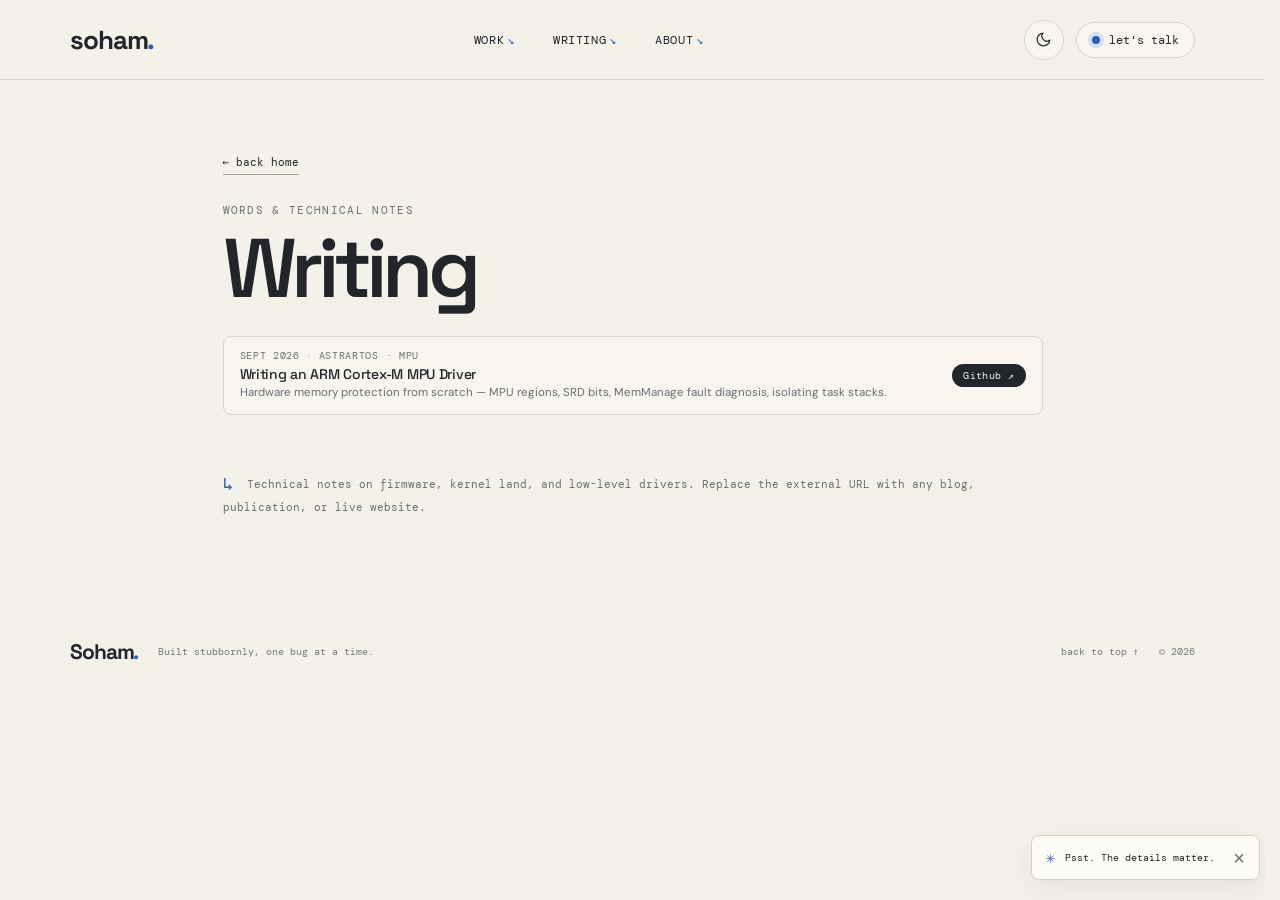
==== writing.html @ c1cca3e7 "upload the directories" ====
<!doctype html>
<html lang="en">
<head>
  <meta charset="utf-8" />
  <meta name="viewport" content="width=device-width, initial-scale=1, viewport-fit=cover" />
  <meta name="theme-color" content="#f4f1e9" />
  <script>
    (function () {
      try {
        var stored = localStorage.getItem('portfolio-theme');
        var theme = stored || (window.matchMedia('(prefers-color-scheme: dark)').matches ? 'dark' : 'light');
        document.documentElement.setAttribute('data-theme', theme);
        var meta = document.querySelector('meta[name="theme-color"]');
        if (meta) meta.setAttribute('content', theme === 'dark' ? '#121214' : '#f4f1e9');
      } catch (error) {}
    })();
  </script>
  <meta name="description" content="Writing by Soham — notes on embedded systems, RTOS internals, MPU drivers, and low-level firmware." />
  <title>Writing — Soham</title>
  <link rel="preconnect" href="https://fonts.googleapis.com" />
  <link rel="preconnect" href="https://fonts.gstatic.com" crossorigin />
  <link href="https://fonts.googleapis.com/css2?family=DM+Mono:wght@400;500&family=DM+Sans:wght@400;500;600;700&family=Space+Grotesk:wght@400;500;600;700&display=swap" rel="stylesheet" />
  <link rel="stylesheet" href="style.css" />
</head>
<body>
  <div class="site-shell">
    <nav class="topbar" aria-label="Main navigation">
      <a class="wordmark" href="index.html" aria-label="Soham, home">soham<span class="wordmark-dot">.</span></a>
      <div class="nav-links">
        <a href="index.html#work">work <span>↘</span></a>
        <a href="writing.html" aria-current="page">writing <span>↘</span></a>
        <a href="index.html#about">about <span>↘</span></a>
      </div>
      <div class="topbar-actions">
        <button class="theme-toggle" id="theme-toggle" type="button" aria-label="Switch to dark mode" aria-pressed="false">
          <svg class="icon-moon" viewBox="0 0 24 24" fill="none" stroke="currentColor" stroke-width="1.7" stroke-linecap="round" stroke-linejoin="round" aria-hidden="true"><path d="M21 12.8A9 9 0 1 1 11.2 3a7 7 0 0 0 9.8 9.8z"/></svg>
          <svg class="icon-sun" viewBox="0 0 24 24" fill="none" stroke="currentColor" stroke-width="1.7" stroke-linecap="round" stroke-linejoin="round" aria-hidden="true"><circle cx="12" cy="12" r="4"/><path d="M12 2v2M12 20v2M4.9 4.9l1.4 1.4M17.7 17.7l1.4 1.4M2 12h2M20 12h2M4.9 19.1l1.4-1.4M17.7 6.3l1.4-1.4"/></svg>
        </button>
        <a class="availability" href="index.html#contact"><span class="status-dot"></span> let's talk</a>
      </div>
    </nav>

    <main class="page-header section-pad">
      <div class="writing-page-shell">
        <a class="back-link" href="index.html">← back home</a>
        <p class="page-kicker">WORDS &amp; TECHNICAL NOTES</p>
        <h1 class="page-title">Writing</h1>

        <div class="writing-container">
          <!-- MPU Driver Article Card -->
          <article class="writing-card">
            <div class="writing-card-row">
              <div class="writing-card-left">
                <div class="writing-card-meta">
                  <span class="writing-date">SEPT 2026</span>
                  <span class="writing-sep">·</span>
                  <span class="writing-tag">ASTRARTOS · MPU</span>
                </div>
                <p class="writing-card-title">
                  <a href="https://github.com/SRA-VJTI/AstraRTOS/blob/main/docs/blogs/mpu.md" target="_blank" rel="noopener noreferrer">Writing an ARM Cortex-M MPU Driver</a>
                </p>
                <p class="writing-card-desc">Hardware memory protection from scratch — MPU regions, SRD bits, MemManage fault diagnosis, isolating task stacks.</p>
              </div>
              <div class="writing-card-right">
                <a class="writing-btn primary" href="https://github.com/SRA-VJTI/AstraRTOS/blob/main/docs/blogs/mpu.md" target="_blank" rel="noopener noreferrer">Github ↗</a>
                <!-- <a class="writing-btn secondary" href="writing/mpu-driver.html">Notes →</a> -->
              </div>
            </div>
          </article>

          <p class="work-footnote">
            <span>↳</span> Technical notes on firmware, kernel land, and low-level drivers. Replace the external URL with any blog, publication, or live website.
          </p>
        </div>
      </div>
    </main>

    <footer class="footer"><a class="wordmark" href="index.html">Soham<span class="wordmark-dot">.</span></a><p>Built stubbornly, one bug at a time.</p><a href="index.html#top" class="back-top">back to top ↑</a><span class="footer-year">© <span id="year">2026</span></span></footer>
  </div>
  <div class="floating-note" id="floating-note" role="status" aria-live="polite"><span class="note-spark">✳</span><span id="note-text">Psst. The details matter.</span><button id="note-close" aria-label="Dismiss note">×</button></div>
  <script src="script.js"></script>
</body>
</html>
---- style.css ----
:root {
  /* Original Light Theme: Editorial Warm Paper with Cobalt Accent */
  --paper: #f4f1e9;
  --surface: #f7f5ee;
  --surface-alt: #ece9e1;
  --strip: #e8e6de;
  --soft: #e4e1d8;
  --dash: #b7b4ab;
  --line: #d6d3ca;
  --line-strong: #aba493;
  --tag-border: #c6c3ba;
  --tag-text: #565a63;
  --ink: #22252b;
  --body-text: #5a5e67;
  --body-text-soft: #62666f;
  --body-text-strong: #5e626b;
  --muted: #696d76;
  --faint: #969aa2;
  --doodle: #9fa3aa;
  --accent: #2f5fb3;
  --accent-soft: #2a56a2;
  --accent-deep: #1f4680;
  --accent-line: #8fb2e2;
  --highlight: #bcd2f2;
  --highlight-text: #1f4680;
  --status-ring: #d4e2f5;
  --done: #256349;
  --done-soft: #e0f0e7;
  --shadow-soft: #22252b14;
  --shadow-ink: #22252b22;
  --shadow-card: 0 4px 18px rgba(34, 37, 43, 0.06);
  --topbar-bg: rgba(244, 241, 233, .92);
  --note-bg: #fdfbf6;
  --note-border: #d3d0c7;
  --contact-bg: #1c2533;
  --contact-ink: #f4f1e9;
  --contact-muted: #b4bfce;
  --contact-body: #bcc6d4;
  --contact-links: #c9d2de;
  --footer-muted: #737780;
  --button-hover: #c9dbf8;

  --mono: 'DM Mono', monospace;
  --sans: 'DM Sans', sans-serif;
  --display: 'Space Grotesk', sans-serif;
  --hand: 'Caveat', 'Segoe Script', cursive;
  color-scheme: light;
}

[data-theme="dark"] {
  /* Bespoke Dark Theme: Deep Warm Carbon & Slate with Vivid Amber-Orange Accents */
  --paper: #121214;
  --surface: #18181b;
  --surface-alt: #202024;
  --strip: #151517;
  --soft: #27272b;
  --dash: #3f3f46;
  --line: #2e2e33;
  --line-strong: #45454e;
  --tag-border: #333338;
  --tag-text: #d4d4d8;
  --ink: #f5f5f7;
  --body-text: #d4d4d8;
  --body-text-soft: #a1a1aa;
  --body-text-strong: #f4f4f5;
  --muted: #71717a;
  --faint: #52525b;
  --doodle: #52525b;
  --topbar-bg: rgba(18, 18, 20, 0.92);
  --note-bg: #18181b;
  --note-border: #2e2e33;
  --shadow-soft: rgba(0, 0, 0, 0.5);
  --shadow-ink: rgba(0, 0, 0, 0.6);
  --shadow-card: 0 4px 22px rgba(0, 0, 0, 0.4);
  --accent: #f97316;
  --accent-soft: #fb923c;
  --accent-deep: #ea580c;
  --accent-line: #fdba74;
  --highlight: #f97316;
  --highlight-text: #121214;
  --status-ring: rgba(249, 115, 22, 0.22);
  --done: #4ade80;
  --done-soft: rgba(74, 222, 128, 0.16);
  --contact-bg: #0a0a0c;
  --contact-ink: #f5f5f7;
  --contact-muted: #a1a1aa;
  --contact-body: #d4d4d8;
  --contact-links: #e4e4e7;
  --footer-muted: #71717a;
  --button-hover: #fed7aa;
  color-scheme: dark;
}

*, *::before, *::after {
  box-sizing: border-box;
}

html {
  scroll-behavior: smooth;
  scroll-padding-top: 86px;
  background: var(--paper);
  -webkit-text-size-adjust: 100%;
  scrollbar-gutter: stable;
  overflow-y: scroll;
}

body {
  margin: 0;
  background: var(--paper);
  color: var(--ink);
  font-family: var(--sans);
  -webkit-font-smoothing: antialiased;
  -moz-osx-font-smoothing: grayscale;
  transition: background-color .22s ease, color .22s ease;
  overflow-x: hidden;
  width: 100%;
}

.site-shell {
  max-width: 1440px;
  margin: 0 auto;
  overflow: clip;
}

.section-pad {
  padding-left: clamp(18px, 5.5vw, 96px);
  padding-right: clamp(18px, 5.5vw, 96px);
}

a {
  color: inherit;
  text-decoration: none;
}

.sr-only {
  position: absolute;
  width: 1px;
  height: 1px;
  padding: 0;
  margin: -1px;
  overflow: hidden;
  clip: rect(0, 0, 0, 0);
  white-space: nowrap;
  border: 0;
}

/* ==========================================================================
   TOPBAR
   ========================================================================== */
.topbar {
  height: 80px;
  padding: 0 clamp(18px, 5.5vw, 96px);
  display: flex;
  align-items: center;
  justify-content: space-between;
  gap: 16px;
  border-bottom: 1px solid var(--line);
  position: sticky;
  top: 0;
  z-index: 60;
  background: var(--topbar-bg);
  backdrop-filter: blur(14px);
  -webkit-backdrop-filter: blur(14px);
  transition: background-color .22s ease, border-color .22s ease;
}

.wordmark {
  font: 700 clamp(22px, 3.2vw, 26px) var(--display);
  letter-spacing: -1.2px;
  flex-shrink: 0;
}

.wordmark-dot {
  color: var(--accent);
}

.nav-links {
  display: flex;
  gap: clamp(14px, 2.8vw, 32px);
  font: 12px var(--mono);
  text-transform: uppercase;
  letter-spacing: .05em;
  align-items: center;
}

.nav-links a {
  display: inline-flex;
  align-items: center;
  gap: 3px;
  padding: 8px 3px;
  transition: opacity .2s, color .2s;
  min-height: 38px;
}

.nav-links a:hover,
.social-links a:hover,
.back-top:hover {
  opacity: .6;
}

.nav-links span {
  color: var(--accent);
}

.topbar-actions {
  display: flex;
  align-items: center;
  gap: 12px;
  flex-shrink: 0;
}

.availability {
  font: 12px var(--mono);
  display: flex;
  align-items: center;
  gap: 9px;
  border: 1px solid var(--line);
  padding: 9px 15px;
  border-radius: 30px;
  background: var(--surface);
  transition: border-color .2s, background-color .2s;
  white-space: nowrap;
}

.availability:hover {
  border-color: var(--ink);
}

.status-dot {
  width: 8px;
  height: 8px;
  background: var(--accent);
  border-radius: 50%;
  box-shadow: 0 0 0 4px var(--status-ring);
  flex-shrink: 0;
}

/* Theme Toggle */
.theme-toggle {
  width: 40px;
  height: 40px;
  border-radius: 50%;
  border: 1px solid var(--line);
  background: var(--surface);
  color: var(--ink);
  display: grid;
  place-items: center;
  padding: 0;
  flex-shrink: 0;
  cursor: pointer;
  transition: background .2s, border-color .2s, transform .2s;
}

.theme-toggle:hover {
  background: var(--surface-alt);
  border-color: var(--ink);
}

.theme-toggle:active {
  transform: scale(.93);
}

.theme-toggle:focus-visible {
  outline: 2px dashed var(--accent);
  outline-offset: 3px;
}

.theme-toggle svg {
  width: 17px;
  height: 17px;
  display: block;
}

.theme-toggle .icon-sun {
  display: none;
}

[data-theme="dark"] .theme-toggle .icon-sun {
  display: block;
}

[data-theme="dark"] .theme-toggle .icon-moon {
  display: none;
}

/* ==========================================================================
   HERO SECTION (Stabilized - No Page Shift)
   ========================================================================== */
.hero {
  position: relative;
  padding-top: clamp(44px, 5.5vw, 68px);
  padding-bottom: clamp(44px, 5.5vw, 65px);
}

.hero-kicker,
.eyebrow,
.project-type {
  font: 11px var(--mono);
  letter-spacing: .12em;
  text-transform: uppercase;
}

.hero-kicker {
  display: flex;
  align-items: center;
  gap: 10px;
  color: var(--muted);
  margin-bottom: clamp(14px, 2vw, 22px);
}

.tiny-star {
  font-size: 16px;
  color: var(--accent);
}

/* 2-Column Hero Grid: align-items start prevents left-column jumping */
.hero-content-grid {
  display: grid;
  grid-template-columns: minmax(0, 1.15fr) minmax(0, 0.85fr);
  gap: clamp(24px, 3.5vw, 48px);
  align-items: start;
}

.hero-intro-col {
  display: flex;
  flex-direction: column;
  min-width: 0;
}

h1, h2, h3, p {
  margin-top: 0;
}

h1 {
  font: 600 clamp(48px, 8.8vw, 120px) / .88 var(--display);
  letter-spacing: -.08em;
  margin: 0 0 clamp(16px, 2.5vw, 24px);
}

h1 .name-line {
  display: inline-block;
  margin-top: clamp(5px, 1.1vw, 12px);
}

.name-period {
  color: var(--accent);
}

/* min-height prevents typing text from causing layout shifts */
.hero-description {
  font-size: clamp(16px, 1.9vw, 22px);
  line-height: 1.52;
  letter-spacing: -.03em;
  color: var(--body-text);
  max-width: 500px;
  min-height: 4.8em;
  margin: 0 0 clamp(20px, 2.5vw, 32px);
}

.hero-description em {
  font-family: Georgia, serif;
  color: var(--ink);
}

.typed-cursor {
  display: inline-block;
  width: 2px;
  height: .9em;
  background: var(--ink);
  margin-left: 3px;
  vertical-align: -1px;
  animation: blink 1s steps(2, start) infinite;
}

.hero-cta-row {
  display: flex;
  align-items: center;
  gap: 14px;
  flex-wrap: wrap;
}

.hero-cta-btn {
  display: inline-flex;
  align-items: center;
  gap: 10px;
  background: var(--ink);
  color: var(--paper);
  padding: 12px 20px;
  border-radius: 30px;
  font: 12px var(--mono);
  letter-spacing: .03em;
  transition: transform .2s, opacity .2s;
  min-height: 44px;
}

.hero-cta-btn:hover {
  transform: translateY(-2px);
  opacity: .92;
}

.btn-arrow {
  color: var(--accent);
}

.hero-cta-secondary {
  display: inline-flex;
  align-items: center;
  gap: 8px;
  font: 12px var(--mono);
  color: var(--body-text-soft);
  border: 1px solid var(--line);
  padding: 11px 17px;
  border-radius: 30px;
  background: var(--surface);
  transition: border-color .2s, color .2s, transform .2s;
  min-height: 44px;
}

.hero-cta-secondary:hover {
  border-color: var(--ink);
  color: var(--ink);
  transform: translateY(-2px);
}

/* ==========================================================================
   MINIMALIST EXPEDITION STAGE — no card frame, just the raw SVG viewport
   ========================================================================== */
.hero-stage-col {
  width: 100%;
  min-width: 0;
}

.climber-stage-card {
  background: transparent;
  border: none;
  border-radius: 0;
  overflow: hidden;
  box-shadow: none;
  position: relative;
  user-select: none;
  contain: paint layout;
}

/* stage-card-header no longer rendered — rules kept inert for safety */
.stage-card-header {
  display: none;
}

/* Fixed Aspect Viewport */
.stage-canvas-wrap {
  position: relative;
  width: 100%;
  aspect-ratio: 440 / 280;
  background: var(--paper);
  cursor: crosshair;
  overflow: hidden;
}

.stage-svg {
  width: 100%;
  height: 100%;
  display: block;
}

/* Mountain Graphic */
.contour-grid line {
  stroke: var(--line);
  stroke-width: .7;
  stroke-dasharray: 4 6;
  opacity: .45;
}

.distant-peaks {
  fill: var(--surface-alt);
  opacity: .75;
}

.mountain-cliff-back {
  fill: var(--strip);
  stroke: var(--line);
  stroke-width: 1.4;
}

.mountain-cliff-main {
  fill: var(--surface);
  stroke: var(--ink);
  stroke-width: 2.2;
  stroke-linejoin: round;
}

.cliff-ridge-lines path {
  fill: none;
  stroke: var(--line);
  stroke-width: 1.3;
  stroke-linecap: round;
  opacity: .8;
}

.cliff-hatch path {
  fill: none;
  stroke: var(--line-strong);
  stroke-width: 1.1;
  stroke-linecap: round;
  opacity: .5;
}

.rock-holds-group path {
  fill: none;
  stroke: var(--accent);
  stroke-width: 2.4;
  stroke-linecap: round;
  opacity: .85;
}

.hold-loose {
  stroke: var(--accent-deep) !important;
  stroke-dasharray: 4 2;
}

.hold-emergency {
  stroke: var(--done) !important;
}

.summit-flagpole {
  stroke: var(--ink);
  stroke-width: 1.8;
  stroke-linecap: round;
}

.summit-flag {
  fill: var(--accent);
  transform-origin: 0 0;
  animation: summit-flag-storm 14s linear infinite;
}

/* ==========================================================================
   STRONG MOUNTAIN WIND GUSTS (Motivates the slip at 4.5s - 5.0s!)
   ========================================================================== */
.wind-gust {
  fill: none;
  stroke: var(--ink);
  stroke-linecap: round;
  stroke-dasharray: 70 140;
  opacity: 0;
  animation: wind-gust-storm 14s linear infinite;
}

.wg-1 { stroke-width: 1.8; animation-delay: 0s; }
.wg-2 { stroke-width: 2.4; animation-delay: 0.12s; }
.wg-3 { stroke-width: 1.5; animation-delay: 0.06s; }
.wg-4 { stroke-width: 2.0; animation-delay: 0.18s; }

.wind-dust {
  fill: var(--muted);
  opacity: 0;
  animation: wind-dust-specks 14s linear infinite;
}

@keyframes wind-gust-storm {
  0%, 31.9%   { opacity: 0; stroke-dashoffset: 260; }
  32%         { opacity: 0.25; stroke-dashoffset: 200; }
  35.7%       { opacity: 0.95; stroke-dashoffset: 0; }     /* Peak gale at slip moment! */
  39%         { opacity: 0.85; stroke-dashoffset: -220; }
  44%         { opacity: 0.45; stroke-dashoffset: -440; }
  47%         { opacity: 0.15; stroke-dashoffset: -600; }
  48%, 100%   { opacity: 0; stroke-dashoffset: -700; }
}

@keyframes wind-dust-specks {
  0%, 31.9%   { opacity: 0; transform: translate(0, 0); }
  32%         { opacity: 0.5; transform: translate(0, 0); }
  35.7%       { opacity: 1; transform: translate(45px, -15px); }
  41%         { opacity: 0.8; transform: translate(90px, -25px); }
  46%         { opacity: 0.2; transform: translate(130px, -35px); }
  48%, 100%   { opacity: 0; transform: translate(150px, -40px); }
}

@keyframes summit-flag-storm {
  0%, 31.9%   { transform: rotate(0deg) scaleX(1); }
  33%         { transform: rotate(20deg) scaleX(1.3); }
  35.7%       { transform: rotate(-10deg) scaleX(1.4); }  /* Whipping in the storm */
  39%         { transform: rotate(26deg) scaleX(1.5); }
  43%         { transform: rotate(-8deg) scaleX(1.3); }
  47%         { transform: rotate(12deg); }
  49%, 100%   { transform: rotate(0deg) scaleX(1); }
}

/* ==========================================================================
   ACTUALLY CLIMBING BIOMECHANICS & KINEMATICS (14.0s Timeline)
   Slower deliberate cadence: Reach -> Lock -> Step -> Push/Pull!
   Slip occurs at 4.5s - 5.0s due to the howling wind!
   ========================================================================== */
.climber-group {
  transform-box: view-box;
}

.climber-lean {
  transform-origin: 190px 165px;
  transform: rotate(var(--body-lean, 0deg));
  transition: transform .14s ease-out;
}

.climber-neck-head {
  transform-origin: 190px 145px;
  transform: rotate(var(--head-turn, 0deg));
  transition: transform .1s ease-out;
}

.climber-pupils {
  transform: translate(var(--look-x, 0px), var(--look-y, 0px));
  transition: transform .08s ease-out;
}

/* 14s linear timeline for 100% synchronized body & face kinematics */
.climber-animator {
  transform-origin: 190px 165px;
  animation: mountain-climb-biomechanics 14s linear infinite;
}

.climber-leg-left {
  transform-origin: 188px 168px;
  animation: leg-left-step-slip 14s linear infinite;
}

.climber-leg-right {
  transform-origin: 192px 168px;
  animation: leg-right-step-brace 14s linear infinite;
}

.climber-arm-left {
  transform-origin: 188px 150px;
  animation: arm-left-reach-hang 14s linear infinite;
}

.climber-arm-right {
  transform-origin: 192px 150px;
  animation: arm-right-reach-flail 14s linear infinite;
}

.pebble-debris {
  animation: pebble-dust-burst 14s linear infinite;
}

/* Synchronized Expressions */
.face-state-determined {
  opacity: 1;
  animation: face-cycle-determined 14s linear infinite;
}

.face-state-effort {
  opacity: 0;
  animation: face-cycle-effort 14s linear infinite;
}

.face-state-panic {
  opacity: 0;
  animation: face-cycle-panic 14s linear infinite;
}

.face-state-relief {
  opacity: 0;
  animation: face-cycle-relief 14s linear infinite;
}

/* Body Movement: Methodical stepped climb, wind waver, slip, catch, resume */
@keyframes mountain-climb-biomechanics {
  /* A local, seamless climbing loop: climb, get hit by the wind, recover. */
  /* 0% - 10%: Planted, reaching left hand up */
  0%   { transform: translate(0, 0) rotate(-1deg); }
  6%   { transform: translate(1px, -1px) rotate(-2deg); }
  10%  { transform: translate(3px, -3px) rotate(0deg); }

  /* 10% - 18%: Left leg pushes & arms pull body up! */
  14%  { transform: translate(11px, -11px) rotate(1.5deg); }
  18%  { transform: translate(16px, -16px) rotate(0deg); }

  /* 18% - 24%: Planted, reaching right hand up */
  21%  { transform: translate(17px, -17px) rotate(-1.5deg); }
  24%  { transform: translate(18px, -18px) rotate(1deg); }

  /* 24% - 32%: Right leg pushes & body heaves up! */
  28%  { transform: translate(25px, -25px) rotate(2deg); }
  32%  { transform: translate(28px, -28px) rotate(0deg); }

  /* 32% - 35.7%: Strong wind hits! Climber wavers against the gale */
  34%  { transform: translate(29px, -29px) rotate(5deg); }
  35.7%{ transform: translate(30px, -30px) rotate(9deg); }  /* Foot slips off in the gale! */

  /* 35.7% - 42%: VIOLENT DROP & OUTWARD SWING */
  37%  { transform: translate(22px, -12px) rotate(18deg); }
  40%  { transform: translate(-20px, 22px) rotate(26deg); } /* Maximum fall plunge */
  42%  { transform: translate(-30px, 30px) rotate(22deg); }

  /* 42% - 48%: REBOUND BOUNCE & LOCKING ONTO EMERGENCY HOLD */
  44%  { transform: translate(-22px, 24px) rotate(12deg); } /* Elastic recoil */
  46%  { transform: translate(-18px, 19px) rotate(5deg); }
  48%  { transform: translate(-20px, 21px) rotate(6deg); } /* Settled */

  /* 48% - 58%: Regaining breath, wind dies down, feet find wall */
  53%  { transform: translate(-16px, 17px) rotate(3deg); }
  58%  { transform: translate(-13px, 14px) rotate(0deg); }

  /* 58% - 66%: Pushing torso back in, solid posture */
  62%  { transform: translate(-10px, 11px) rotate(1deg); }
  66%  { transform: translate(-7px, 7px) rotate(-1deg); }

  /* 66% - 90%: Slow, deliberate recovery climb back to the rest pose */
  71%  { transform: translate(-5px, 5px) rotate(1.5deg); }
  76%  { transform: translate(-3px, 3px) rotate(0deg); }
  81%  { transform: translate(-1px, 1px) rotate(-1deg); }
  86%  { transform: translate(0, 0) rotate(1deg); }
  90%  { transform: translate(0, 0) rotate(0deg); }

  /* 90% - 100%: Breathe, reset seamlessly (no windless slide) */
  94%  { transform: translate(0, 0) rotate(0deg); }
  97%  { transform: translate(0, 0) rotate(-1deg); }
  100% { transform: translate(0, 0) rotate(-1deg); }
}

/* Left Leg: Steps up to ledge, straightens to push, slips in gale, catches */
@keyframes leg-left-step-slip {
  /* 0% - 10%: Knee bends up to place foot on higher hold */
  0%   { transform: rotate(0deg); }
  6%   { transform: rotate(-18deg); } /* Foot lifts */
  10%  { transform: rotate(-24deg); } /* Foot planted on rock hold */

  /* 10% - 18%: Straightening to push body up */
  14%  { transform: rotate(-8deg); }
  18%  { transform: rotate(2deg); }

  /* 18% - 32%: Planted, bearing weight */
  24%  { transform: rotate(4deg); }
  32%  { transform: rotate(-3deg); }

  /* 32% - 35.7%: Wind rocks the balance */
  34%  { transform: rotate(8deg); }

  /* 35.7% - 44%: FOOT BLOWN OFF! Frantic air kick */
  35.7%{ transform: rotate(22deg); }
  38%  { transform: rotate(58deg); }
  41%  { transform: rotate(74deg); } /* Scrambling in panic */
  44%  { transform: rotate(46deg); }

  /* 48% - 58%: Finds lower rock crevice & stabilizes */
  48%  { transform: rotate(38deg); }
  54%  { transform: rotate(14deg); }
  58%  { transform: rotate(2deg); }

  /* 66% - 94%: Stepping up to summit */
  68%  { transform: rotate(-16deg); }
  74%  { transform: rotate(2deg); }
  82%  { transform: rotate(-14deg); }
  90%  { transform: rotate(2deg); }
  100% { transform: rotate(0deg); }
}

/* Right Leg: Braces, pushes, stabilizes during the slip */
@keyframes leg-right-step-brace {
  /* 0% - 18%: Bearing weight while left leg steps */
  0%   { transform: rotate(0deg); }
  10%  { transform: rotate(4deg); }
  18%  { transform: rotate(2deg); }

  /* 18% - 24%: Knee bends up to step onto next hold */
  21%  { transform: rotate(-16deg); }
  24%  { transform: rotate(-22deg); } /* Planted */

  /* 24% - 32%: Straightens to push body up */
  28%  { transform: rotate(-6deg); }
  32%  { transform: rotate(2deg); }

  /* 35.7% - 44%: Slip reaction: tensed against rock cliff */
  36%  { transform: rotate(-10deg); }
  40%  { transform: rotate(-22deg) scaleY(1.08); }
  44%  { transform: rotate(-12deg); }
  48%  { transform: rotate(0deg); }

  /* Stepping up to summit */
  64%  { transform: rotate(-14deg); }
  72%  { transform: rotate(2deg); }
  80%  { transform: rotate(-12deg); }
  90%  { transform: rotate(0deg); }
  100% { transform: rotate(0deg); }
}

/* Left Arm: Reaches hold, pulls up, holds taut during fall */
@keyframes arm-left-reach-hang {
  /* 0% - 10%: Arm reaches up for hold */
  0%   { transform: rotate(0deg); }
  5%   { transform: rotate(14deg); }
  10%  { transform: rotate(18deg); } /* Locked onto hold */

  /* 10% - 18%: Pulling down to heave body up */
  14%  { transform: rotate(4deg); }
  18%  { transform: rotate(-6deg); }

  /* 24% - 32%: Reaching higher hold */
  26%  { transform: rotate(12deg); }
  32%  { transform: rotate(16deg); }

  /* 35.7% - 44%: Wind slip: bearing full body drop */
  37%  { transform: rotate(18deg) scaleY(1.08); }
  41%  { transform: rotate(28deg) scaleY(1.16); } /* Stretched taut */
  45%  { transform: rotate(16deg) scaleY(1.05); }
  48%  { transform: rotate(6deg); }

  /* Stepping up to summit */
  66%  { transform: rotate(14deg); }
  74%  { transform: rotate(-4deg); }
  82%  { transform: rotate(16deg); }
  92%  { transform: rotate(0deg); }
  100% { transform: rotate(0deg); }
}

/* Right Arm: Reaches, flails against the gale, then snaps to catch hold! */
@keyframes arm-right-reach-flail {
  /* 0% - 18%: Anchored on hold */
  0%   { transform: rotate(0deg); }
  10%  { transform: rotate(-6deg); }
  18%  { transform: rotate(2deg); }

  /* 18% - 24%: Reaches up to next hold */
  21%  { transform: rotate(16deg); }
  24%  { transform: rotate(20deg); }

  /* 24% - 32%: Pulling body up */
  28%  { transform: rotate(6deg); }
  32%  { transform: rotate(-4deg); }

  /* 35.7% - 42%: WIND BLOWS HAND OFF! Frantic flail */
  35.7%{ transform: rotate(-36deg); }
  38%  { transform: rotate(-78deg); } /* Whips back in gale */
  41%  { transform: rotate(-95deg); } /* Windmilling */

  /* 42% - 48%: SNAPS FORWARD TO GRAB EMERGENCY HOLD! */
  43%  { transform: rotate(10deg); }
  46%  { transform: rotate(26deg); }  /* Hand clamped down! */
  48%  { transform: rotate(12deg); }

  /* Stepping up */
  64%  { transform: rotate(18deg); }
  72%  { transform: rotate(-6deg); }
  80%  { transform: rotate(16deg); }
  90%  { transform: rotate(0deg); }
  100% { transform: rotate(0deg); }
}

/* Rock Debris Bursts at exactly 5.0s (35.7%) */
@keyframes pebble-dust-burst {
  0%, 35.6%  { opacity: 0; transform: translate(0, 0) scale(.3); }
  35.7%      { opacity: 1; transform: translate(0, 0) scale(1); }
  39%        { opacity: .85; transform: translate(-6px, 16px) scale(1.1); }
  43%        { opacity: .4; transform: translate(-10px, 32px) scale(.75); }
  46%, 100%  { opacity: 0; transform: translate(-14px, 48px) scale(.3); }
}

/* ==========================================================================
   FACIAL EXPRESSIONS SYNCHRONIZED TO THE 14.0s TIMELINE:
   - 0.0s - 4.5s (0% - 32%): Determined / Effort climbing
   - 4.5s - 5.0s (32% - 35.6%): Effort fighting the sudden wind gale
   - 5.0s - 6.7s (35.7% - 48%): EXACT moment foot slips -> PANIC!
   - 6.7s - 8.9s (48% - 64%): EXACT moment emergency hold caught -> RELIEF!
   - 9.0s - 14.0s (64% - 100%): Footing secured -> DETERMINED climb to peak!
   ========================================================================== */
@keyframes face-cycle-determined {
  0%, 14.9%    { opacity: 1; }
  15%, 23.9%   { opacity: 0; }
  24%, 31.9%   { opacity: 1; }
  32%, 63.9%   { opacity: 0; }
  64%, 100%    { opacity: 1; }
}

@keyframes face-cycle-effort {
  0%, 14.9%    { opacity: 0; }
  15%, 23.9%   { opacity: 1; }
  24%, 31.9%   { opacity: 0; }
  32%, 35.6%   { opacity: 1; } /* Straining against the gale! */
  35.7%, 100%  { opacity: 0; }
}

@keyframes face-cycle-panic {
  0%, 35.6%    { opacity: 0; }
  35.7%, 47.9% { opacity: 1; } /* SNAPS ON EXACTLY AT FOOT SLIP */
  48%, 100%    { opacity: 0; }
}

@keyframes face-cycle-relief {
  0%, 47.9%    { opacity: 0; }
  48%, 63.9%   { opacity: 1; } /* SNAPS ON EXACTLY AT HOLD CATCH */
  64%, 100%    { opacity: 0; }
}

/* Startle Jolt on Click */
.climber-stage-card.is-startled .climber-animator {
  animation: startle-jolt .9s cubic-bezier(.2, .8, .25, 1) forwards;
}

@keyframes startle-jolt {
  0%   { transform: translate(0, 0) rotate(0deg); }
  25%  { transform: translate(-12px, 22px) rotate(18deg); }
  50%  { transform: translate(-6px, 10px) rotate(6deg); }
  75%  { transform: translate(2px, 3px) rotate(1deg); }
  100% { transform: translate(0, 0) rotate(0deg); }
}

/* ==========================================================================
   INTRO CONTEXT STRIP (About Section Target)
   ========================================================================== */
.intro-strip {
  padding-top: clamp(48px, 6vw, 72px);
  padding-bottom: clamp(48px, 6vw, 72px);
  background: var(--strip);
  display: grid;
  grid-template-columns: 160px 1fr;
  column-gap: clamp(24px, 4vw, 44px);
  row-gap: 20px;
  scroll-margin-top: 84px;
  transition: background-color .22s ease;
}

.intro-copy {
  font: 500 clamp(22px, 3.4vw, 38px) / 1.34 var(--display);
  letter-spacing: -.05em;
  max-width: 960px;
  margin: 0;
}

.highlight {
  background: var(--highlight);
  color: var(--highlight-text);
  padding: 1px 6px;
  border-radius: 4px;
}

.underline-scribble {
  text-decoration: underline;
  text-decoration-color: var(--accent);
  text-decoration-thickness: 3px;
  text-underline-offset: 5px;
}

.interest-tags {
  grid-column: 2;
  display: flex;
  gap: 8px;
  flex-wrap: wrap;
}

.interest-tags span,
.project-tags span {
  font: 10px var(--mono);
  padding: 7px 12px;
  border: 1px solid var(--line);
  border-radius: 30px;
  background: var(--surface);
  color: var(--body-text);
  white-space: nowrap;
}

/* ==========================================================================
   WORK / SELECTED PROJECTS SECTION
   ========================================================================== */
.work-section {
  padding-top: clamp(65px, 8.5vw, 105px);
  padding-bottom: clamp(65px, 8.5vw, 100px);
  scroll-margin-top: 84px;
}

.section-heading {
  display: flex;
  align-items: flex-end;
  justify-content: space-between;
  gap: 20px;
  margin-bottom: 36px;
  flex-wrap: wrap;
}

.section-heading .eyebrow {
  margin-bottom: 12px;
}

.section-heading h2,
.contact-section h2,
.page-header h2 {
  font: 600 clamp(36px, 6vw, 74px) / .98 var(--display);
  letter-spacing: -.07em;
  margin: 0;
}

.heading-star {
  font-size: .55em;
  color: var(--accent);
  vertical-align: top;
  margin-left: 6px;
}

.section-note {
  font: 12px/1.6 var(--mono);
  color: var(--muted);
  margin: 0;
}

.project-filters {
  display: flex;
  flex-wrap: wrap;
  gap: 8px;
  margin: -10px 0 28px;
}

.project-filter {
  display: inline-flex;
  align-items: center;
  gap: 6px;
  padding: 8px 14px;
  background: var(--surface);
  border: 1px solid var(--line);
  border-radius: 30px;
  color: var(--muted);
  font: 10px var(--mono);
  letter-spacing: .07em;
  text-transform: uppercase;
  cursor: pointer;
  min-height: 38px;
  transition: background .2s, color .2s, border-color .2s;
}

.project-filter:hover {
  color: var(--ink);
  border-color: var(--ink);
}

.project-filter:focus-visible {
  outline: 2px dashed var(--accent);
  outline-offset: 3px;
}

.project-filter[aria-pressed="true"] {
  background: var(--ink);
  border-color: var(--ink);
  color: var(--paper);
}

.filter-count {
  opacity: .65;
  font-variant-numeric: tabular-nums;
}

.project-grid {
  display: grid;
  grid-template-columns: repeat(2, minmax(0, 1fr));
  gap: clamp(18px, 2.5vw, 32px);
}

.project-card {
  display: flex;
  flex-direction: column;
  border: 1px solid var(--line);
  border-radius: 8px;
  padding: clamp(22px, 3vw, 28px);
  background: var(--surface);
  box-shadow: var(--shadow-card);
  transition: transform .22s, border-color .22s, box-shadow .22s;
}

.project-card:hover {
  transform: translateY(-4px);
  border-color: var(--ink);
  box-shadow: 0 10px 30px var(--shadow-soft);
}

.project-topline {
  display: flex;
  justify-content: space-between;
  gap: 8px;
  flex-wrap: wrap;
  font: 9px var(--mono);
  letter-spacing: .1em;
  text-transform: uppercase;
  color: var(--muted);
  margin-bottom: 20px;
}

.project-meta {
  display: flex;
  justify-content: space-between;
  align-items: flex-start;
  gap: 12px;
}

.project-type {
  font-size: 9px;
  color: var(--muted);
  letter-spacing: .09em;
}

.project-meta h3 {
  font: 600 clamp(24px, 2.8vw, 30px) var(--display);
  letter-spacing: -.05em;
  margin: 6px 0 0;
}

.project-meta-side {
  display: flex;
  flex-direction: column;
  align-items: flex-end;
  gap: 8px;
  flex-shrink: 0;
}

.project-number {
  font: 12px var(--mono);
  color: var(--faint);
}

.project-status {
  display: inline-flex;
  align-items: center;
  gap: 6px;
  padding: 5px 9px;
  border: 1px solid currentColor;
  border-radius: 30px;
  font: 9px var(--mono);
  letter-spacing: .08em;
  text-transform: uppercase;
  white-space: nowrap;
}

.project-status::before {
  content: '';
  width: 6px;
  height: 6px;
  border-radius: 50%;
  background: currentColor;
}

.project-status.is-ongoing {
  color: var(--accent);
  background: var(--status-ring);
  border-color: var(--accent);
}

.project-status.is-completed {
  color: var(--done);
  background: var(--done-soft);
  border-color: var(--done);
}

.project-card p {
  font-size: 14px;
  line-height: 1.7;
  color: var(--body-text);
  margin: 16px 0 18px;
  flex-grow: 1;
}

.project-tags {
  display: flex;
  flex-wrap: wrap;
  gap: 6px;
}

.project-tags span {
  padding: 6px 10px;
  font-size: 9px;
}

.project-open {
  display: inline-flex;
  align-items: center;
  gap: 10px;
  font: 11px var(--mono);
  border-bottom: 1px solid var(--line-strong);
  padding-bottom: 5px;
  margin-top: 24px;
  align-self: flex-start;
}

.project-open span {
  color: var(--accent);
  transition: transform .2s;
}

.project-card:hover .project-open span {
  transform: translate(3px, -3px);
}

.project-card[hidden] {
  display: none !important;
}

.work-footnote {
  margin: clamp(35px, 5vw, 55px) 0 0;
  color: var(--muted);
  font: 11px/1.6 var(--mono);
}

.work-footnote span {
  color: var(--accent);
  font-size: 18px;
  vertical-align: -2px;
  margin-right: 7px;
}

/* ==========================================================================
   WRITING SECTION (Reduced Size, Sleek, Compact Box)
   ========================================================================== */
.writing-page-shell {
  max-width: 820px;
  margin: 0 auto;
}

.writing-container {
  padding-bottom: clamp(48px, 7vw, 85px);
}

/* Slim horizontal blog card */
.writing-card {
  border: 1px solid var(--line);
  background: var(--surface);
  border-radius: 8px;
  padding: 12px 16px;
  transition: border-color .2s;
}

.writing-card:hover {
  border-color: var(--line-strong);
}

/* Row: left = text, right = buttons */
.writing-card-row {
  display: flex;
  align-items: center;
  gap: 16px;
}

.writing-card-left {
  flex: 1;
  min-width: 0;
}

.writing-card-right {
  display: flex;
  flex-direction: row;
  gap: 8px;
  flex-shrink: 0;
}

.writing-card-meta {
  display: flex;
  align-items: center;
  gap: 6px;
  font: 10px var(--mono);
  letter-spacing: .07em;
  color: var(--muted);
  margin-bottom: 3px;
}

.writing-sep {
  opacity: .5;
}

/* Title as a compact paragraph, not a giant h2 */
.writing-card-title {
  font: 500 14px/1.3 var(--display);
  letter-spacing: -.02em;
  margin: 0 0 2px;
  color: var(--ink);
}

.writing-card-title a {
  color: var(--ink);
  transition: color .2s;
}

.writing-card-title a:hover {
  color: var(--accent);
}

.writing-card-desc {
  font-size: 11.5px;
  line-height: 1.45;
  color: var(--muted);
  margin: 0;
  white-space: nowrap;
  overflow: hidden;
  text-overflow: ellipsis;
}

.writing-btn {
  display: inline-flex;
  align-items: center;
  padding: 5px 11px;
  border-radius: 20px;
  font: 10px var(--mono);
  letter-spacing: .04em;
  white-space: nowrap;
  transition: transform .15s, opacity .15s;
}

.writing-btn.primary {
  background: var(--ink);
  color: var(--paper);
}

.writing-btn.primary:hover {
  opacity: .85;
}

.writing-btn.secondary {
  background: transparent;
  color: var(--body-text);
  border: 1px solid var(--line);
}

.writing-btn.secondary:hover {
  border-color: var(--ink);
  color: var(--ink);
}

.writing-url-hint {
  font: 10px var(--mono);
  color: var(--muted);
  margin-top: 10px;
}

.writing-url-hint code {
  color: var(--accent);
  background: var(--surface-alt);
  padding: 2px 6px;
  border-radius: 4px;
}

/* External Link Card in Details & Posts */
.external-link-card {
  border: 1px solid var(--line);
  background: var(--surface-alt);
  border-radius: 8px;
  padding: clamp(18px, 3vw, 24px);
  margin: 24px 0 32px;
}

.external-card-header {
  display: flex;
  justify-content: space-between;
  align-items: center;
  margin-bottom: 10px;
  gap: 10px;
}

.external-card-kicker {
  font: 10px var(--mono);
  letter-spacing: .1em;
  color: var(--muted);
}

.external-card-badge {
  font: 9px var(--mono);
  background: var(--highlight);
  color: var(--highlight-text);
  padding: 3px 8px;
  border-radius: 20px;
  letter-spacing: .05em;
}

.external-link-card h3 {
  font: 600 clamp(18px, 2.2vw, 22px) var(--display);
  margin: 0 0 8px;
}

.external-link-card p {
  font-size: 14px;
  line-height: 1.6;
  color: var(--body-text);
  margin: 0 0 16px;
}

.external-btn {
  display: inline-flex;
  align-items: center;
  gap: 14px;
  padding: 10px 18px;
}

.external-url-caption {
  font: 10px var(--mono) !important;
  color: var(--muted) !important;
  margin: 10px 0 0 !important;
}

/* ==========================================================================
   CONTACT & FOOTER
   ========================================================================== */
.contact-section {
  background: var(--contact-bg);
  color: var(--contact-ink);
  padding-top: clamp(65px, 8vw, 95px);
  padding-bottom: clamp(65px, 8vw, 85px);
  position: relative;
  transition: background-color .22s ease;
}

.contact-section .eyebrow {
  color: var(--contact-muted);
  margin-bottom: 20px;
}

.contact-section h2 {
  font-size: clamp(38px, 8vw, 104px);
  line-height: .92;
  word-break: break-word;
}

.contact-section h2 span {
  color: var(--accent);
}

.contact-copy {
  font-size: 14px;
  line-height: 1.7;
  color: var(--contact-body);
  max-width: 440px;
  margin: 25px 0 25px;
}

.contact-button {
  display: inline-flex;
  align-items: center;
  gap: 20px;
  background: var(--accent);
  color: #ffffff;
  border-radius: 40px;
  padding: 13px 24px;
  font: 12px var(--mono);
  min-height: 44px;
  transition: transform .2s, opacity .2s;
}

.contact-button:hover {
  transform: translateY(-2px);
  opacity: .92;
}

.social-links {
  display: flex;
  gap: clamp(16px, 3vw, 26px);
  margin-top: 40px;
  font: 11px var(--mono);
  color: var(--contact-links);
  flex-wrap: wrap;
}

.social-links a {
  padding: 4px 0;
  min-height: 32px;
  display: inline-flex;
  align-items: center;
}

.footer {
  padding: 24px clamp(18px, 5.5vw, 96px);
  display: flex;
  align-items: center;
  gap: 20px;
  min-height: 80px;
  flex-wrap: wrap;
}

.footer .wordmark {
  font-size: 21px;
}

.footer p {
  font: 10px var(--mono);
  color: var(--footer-muted);
  margin: 0 auto 0 0;
}

.back-top,
.footer-year {
  font: 10px var(--mono);
  color: var(--footer-muted);
}

.floating-note {
  position: fixed;
  z-index: 100;
  right: 20px;
  bottom: 20px;
  display: flex;
  align-items: center;
  gap: 10px;
  background: var(--note-bg);
  border: 1px solid var(--note-border);
  border-radius: 8px;
  padding: 11px 14px;
  box-shadow: 0 8px 26px var(--shadow-soft);
  font: 10px var(--mono);
  max-width: 310px;
  transition: opacity .3s, transform .3s;
}

.floating-note.hidden {
  opacity: 0;
  transform: translateY(10px);
  pointer-events: none;
}

.note-spark {
  color: var(--accent);
  font-size: 16px;
  flex-shrink: 0;
}

.floating-note button {
  background: none;
  border: 0;
  color: var(--muted);
  font-size: 20px;
  cursor: pointer;
  padding: 0 0 0 8px;
  line-height: 1;
}

/* ==========================================================================
   DETAIL PAGES
   ========================================================================== */
.text-link {
  display: inline-flex;
  gap: 10px;
  align-items: center;
  font: 11px var(--mono);
  border-bottom: 1px solid var(--line-strong);
  padding-bottom: 5px;
  margin-top: 20px;
}

.text-link span {
  color: var(--accent);
  transition: transform .2s;
}

.text-link:hover span {
  transform: translate(3px, -3px);
}

.page-header {
  padding-top: clamp(48px, 6vw, 70px);
  padding-bottom: 10px;
}

.back-link {
  display: inline-block;
  font: 11px var(--mono);
  border-bottom: 1px solid var(--line-strong);
  padding-bottom: 5px;
  margin-bottom: 28px;
}

.back-link:hover {
  opacity: .6;
}

.page-kicker {
  font: 11px var(--mono);
  letter-spacing: .12em;
  text-transform: uppercase;
  color: var(--muted);
  margin-bottom: 12px;
}

.detail-title,
.post-title,
.page-title {
  font: 600 clamp(36px, 6.5vw, 86px) / .95 var(--display);
  letter-spacing: -.07em;
  margin: 0 0 28px;
}

.detail-box {
  aspect-ratio: 16 / 9;
  border: 1.5px dashed var(--line-strong);
  border-radius: 8px;
  background: var(--surface-alt);
  display: grid;
  place-items: center;
  margin: 10px 0 45px;
  color: var(--faint);
  font: 11px var(--mono);
  text-align: center;
  padding: 20px;
}

.detail-body,
.post-body {
  max-width: 720px;
  padding-bottom: 60px;
}

.detail-body h2,
.post-body h2 {
  font: 600 clamp(20px, 2.8vw, 26px) var(--display);
  letter-spacing: -.04em;
  margin: 38px 0 14px;
}

.detail-body p,
.post-body p,
.post-body li {
  font-size: 15px;
  line-height: 1.85;
  color: var(--body-text);
}

.post-lead {
  font-size: clamp(16px, 2vw, 19px) !important;
  line-height: 1.6 !important;
  color: var(--ink) !important;
}

.detail-body ul,
.post-body ul {
  padding-left: 20px;
  margin: 14px 0 24px;
}

.detail-body li,
.post-body li {
  margin-bottom: 8px;
}

.detail-meta {
  display: flex;
  flex-wrap: wrap;
  gap: 6px;
  margin: 0 0 12px;
}

.post-meta {
  font: 10px var(--mono);
  letter-spacing: .08em;
  text-transform: uppercase;
  color: var(--muted);
  margin-bottom: 16px;
}

.post-body {
  border-top: 1px solid var(--line);
  padding-top: 32px;
}

@keyframes blink {
  to { visibility: hidden; }
}

/* ==========================================================================
   RESPONSIVE BREAKPOINTS
   ========================================================================== */

/* Tablets / Medium Screens (max-width: 960px) */
@media (max-width: 960px) {
  .hero-content-grid {
    grid-template-columns: 1fr;
    gap: 32px;
  }
  .hero-stage-col {
    max-width: 520px;
    margin: 0 auto;
  }
  .intro-strip {
    grid-template-columns: 1fr;
    gap: 16px;
  }
  .interest-tags {
    grid-column: 1;
  }
  .project-grid {
    grid-template-columns: 1fr;
    gap: 20px;
  }
}

/* Small Screens (max-width: 680px) */
@media (max-width: 680px) {
  .topbar {
    height: 68px;
    gap: 10px;
  }
  .nav-links {
    gap: 12px;
    font-size: 11px;
  }
  .availability {
    padding: 7px 11px;
    font-size: 10px;
  }
  .hero {
    padding-top: 32px;
    padding-bottom: 32px;
  }
  .hero-stage-col {
    max-width: 100%;
  }
  .writing-card-row {
    flex-direction: column;
    align-items: flex-start;
  }
  .writing-card-right {
    flex-direction: row;
    flex-wrap: wrap;
  }
  .footer {
    gap: 12px;
  }
  .footer p {
    width: 100%;
    order: 3;
    margin-top: 6px;
  }
}

/* Smartphone Screens (max-width: 480px) */
@media (max-width: 480px) {
  .topbar {
    height: 62px;
    gap: 8px;
  }
  .wordmark {
    font-size: 20px;
  }
  .nav-links {
    gap: 10px;
    font-size: 10px;
  }
  .nav-links a {
    min-height: 38px;
  }
  .availability {
    display: none;
  }
  .theme-toggle {
    width: 36px;
    height: 36px;
  }
  h1 {
    font-size: clamp(44px, 14vw, 64px);
    letter-spacing: -.07em;
  }
  .hero-description {
    font-size: 15px;
    min-height: 4.4em;
  }
  .hero-cta-btn,
  .hero-cta-secondary {
    width: 100%;
    justify-content: center;
  }
  .project-filter {
    padding: 7px 11px;
    font-size: 9px;
  }
  .project-card {
    padding: 18px 16px;
  }
  .floating-note {
    left: 14px;
    right: 14px;
    bottom: 14px;
    max-width: calc(100vw - 28px);
  }
}

/* Reduced Motion Preference */
@media (prefers-reduced-motion: reduce) {
  html {
    scroll-behavior: auto !important;
  }
  *, *::before, *::after {
    animation-duration: 0.01ms !important;
    animation-iteration-count: 1 !important;
    transition-duration: 0.01ms !important;
  }
  .climber-animator,
  .climber-leg-left,
  .climber-leg-right,
  .climber-arm-left,
  .climber-arm-right,
  .pebble-debris,
  .wind-gust,
  .summit-flag {
    animation: none !important;
  }
  .face-state-determined {
    opacity: 1 !important;
  }
  .face-state-panic,
  .face-state-effort,
  .face-state-relief {
    opacity: 0 !important;
  }
}
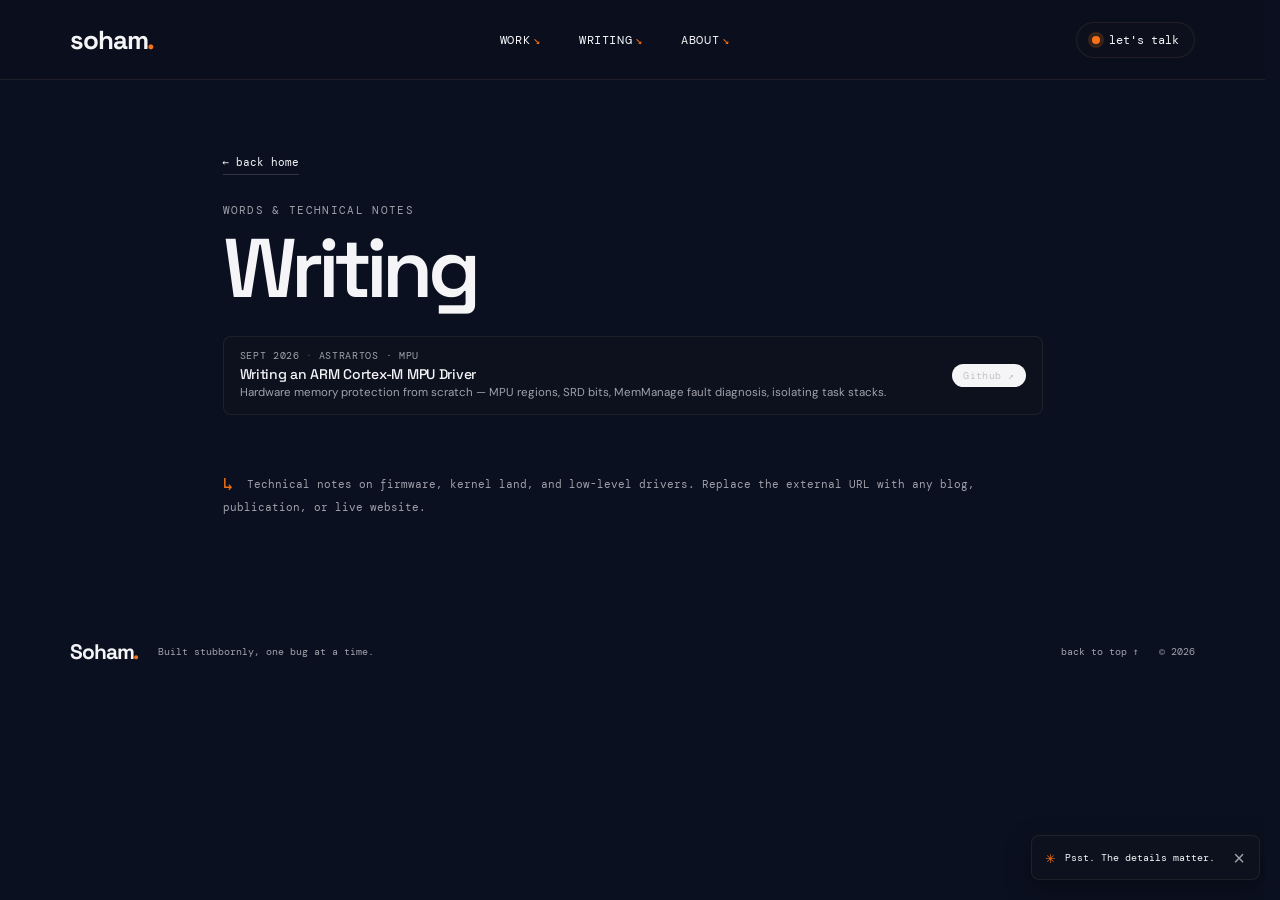
==== commit 2b8e0d71: "update" ====
--- a/writing.html
+++ b/writing.html
@@ -6,13 +6,9 @@
   <meta name="theme-color" content="#f4f1e9" />
   <script>
     (function () {
-      try {
-        var stored = localStorage.getItem('portfolio-theme');
-        var theme = stored || (window.matchMedia('(prefers-color-scheme: dark)').matches ? 'dark' : 'light');
-        document.documentElement.setAttribute('data-theme', theme);
-        var meta = document.querySelector('meta[name="theme-color"]');
-        if (meta) meta.setAttribute('content', theme === 'dark' ? '#121214' : '#f4f1e9');
-      } catch (error) {}
+      document.documentElement.setAttribute('data-theme', 'dark');
+      var meta = document.querySelector('meta[name="theme-color"]');
+      if (meta) meta.setAttribute('content', '#121214');
     })();
   </script>
   <meta name="description" content="Writing by Soham — notes on embedded systems, RTOS internals, MPU drivers, and low-level firmware." />
@@ -23,6 +19,7 @@
   <link rel="stylesheet" href="style.css" />
 </head>
 <body>
+  <canvas id="plasma-bg" aria-hidden="true"></canvas>
   <div class="site-shell">
     <nav class="topbar" aria-label="Main navigation">
       <a class="wordmark" href="index.html" aria-label="Soham, home">soham<span class="wordmark-dot">.</span></a>
@@ -32,10 +29,6 @@
         <a href="index.html#about">about <span>↘</span></a>
       </div>
       <div class="topbar-actions">
-        <button class="theme-toggle" id="theme-toggle" type="button" aria-label="Switch to dark mode" aria-pressed="false">
-          <svg class="icon-moon" viewBox="0 0 24 24" fill="none" stroke="currentColor" stroke-width="1.7" stroke-linecap="round" stroke-linejoin="round" aria-hidden="true"><path d="M21 12.8A9 9 0 1 1 11.2 3a7 7 0 0 0 9.8 9.8z"/></svg>
-          <svg class="icon-sun" viewBox="0 0 24 24" fill="none" stroke="currentColor" stroke-width="1.7" stroke-linecap="round" stroke-linejoin="round" aria-hidden="true"><circle cx="12" cy="12" r="4"/><path d="M12 2v2M12 20v2M4.9 4.9l1.4 1.4M17.7 17.7l1.4 1.4M2 12h2M20 12h2M4.9 19.1l1.4-1.4M17.7 6.3l1.4-1.4"/></svg>
-        </button>
         <a class="availability" href="index.html#contact"><span class="status-dot"></span> let's talk</a>
       </div>
     </nav>
@@ -79,5 +72,6 @@
   </div>
   <div class="floating-note" id="floating-note" role="status" aria-live="polite"><span class="note-spark">✳</span><span id="note-text">Psst. The details matter.</span><button id="note-close" aria-label="Dismiss note">×</button></div>
   <script src="script.js"></script>
+  <script src="plasma-bg.js"></script>
 </body>
-</html>+</html>
--- a/style.css
+++ b/style.css
@@ -1,44 +1,44 @@
 :root {
   /* Original Light Theme: Editorial Warm Paper with Cobalt Accent */
-  --paper: #f4f1e9;
-  --surface: #f7f5ee;
-  --surface-alt: #ece9e1;
-  --strip: #e8e6de;
-  --soft: #e4e1d8;
+  --paper: rgba(244, 241, 233, 0.28);
+  --surface: rgba(247, 245, 238, 0.32);
+  --surface-alt: rgba(236, 233, 225, 0.28);
+  --strip: rgba(232, 230, 222, 0.22);
+  --soft: rgba(228, 225, 216, 0.26);
   --dash: #b7b4ab;
-  --line: #d6d3ca;
-  --line-strong: #aba493;
-  --tag-border: #c6c3ba;
+  --line: rgba(214, 211, 202, 0.55);
+  --line-strong: rgba(171, 164, 147, 0.7);
+  --tag-border: rgba(198, 195, 186, 0.6);
   --tag-text: #565a63;
-  --ink: #22252b;
-  --body-text: #5a5e67;
-  --body-text-soft: #62666f;
-  --body-text-strong: #5e626b;
-  --muted: #696d76;
-  --faint: #969aa2;
+  --ink: #ffd400;
+  --body-text: #ffdf33;
+  --body-text-soft: #ffe766;
+  --body-text-strong: #ffea80;
+  --muted: #f2c200;
+  --faint: #d4aa00;
   --doodle: #9fa3aa;
   --accent: #2f5fb3;
   --accent-soft: #2a56a2;
   --accent-deep: #1f4680;
   --accent-line: #8fb2e2;
-  --highlight: #bcd2f2;
+  --highlight: rgba(188, 210, 242, 0.45);
   --highlight-text: #1f4680;
-  --status-ring: #d4e2f5;
+  --status-ring: rgba(212, 226, 245, 0.35);
   --done: #256349;
-  --done-soft: #e0f0e7;
+  --done-soft: rgba(224, 240, 231, 0.35);
   --shadow-soft: #22252b14;
   --shadow-ink: #22252b22;
-  --shadow-card: 0 4px 18px rgba(34, 37, 43, 0.06);
-  --topbar-bg: rgba(244, 241, 233, .92);
-  --note-bg: #fdfbf6;
-  --note-border: #d3d0c7;
-  --contact-bg: #1c2533;
+  --shadow-card: 0 4px 18px rgba(34, 37, 43, 0.08);
+  --topbar-bg: rgba(244, 241, 233, 0.18);
+  --note-bg: rgba(253, 251, 246, 0.3);
+  --note-border: rgba(211, 208, 199, 0.55);
+  --contact-bg: rgba(28, 37, 51, 0.35);
   --contact-ink: #f4f1e9;
-  --contact-muted: #b4bfce;
-  --contact-body: #bcc6d4;
-  --contact-links: #c9d2de;
+  --contact-muted: #d0d8e4;
+  --contact-body: #dde4ef;
+  --contact-links: #e6ebf3;
   --footer-muted: #737780;
-  --button-hover: #c9dbf8;
+  --button-hover: rgba(201, 219, 248, 0.4);
 
   --mono: 'DM Mono', monospace;
   --sans: 'DM Sans', sans-serif;
@@ -49,45 +49,45 @@
 
 [data-theme="dark"] {
   /* Bespoke Dark Theme: Deep Warm Carbon & Slate with Vivid Amber-Orange Accents */
-  --paper: #121214;
-  --surface: #18181b;
-  --surface-alt: #202024;
-  --strip: #151517;
-  --soft: #27272b;
+  --paper: rgba(18, 18, 20, 0.22);
+  --surface: rgba(24, 24, 27, 0.28);
+  --surface-alt: rgba(32, 32, 36, 0.26);
+  --strip: rgba(21, 21, 23, 0.2);
+  --soft: rgba(39, 39, 43, 0.24);
   --dash: #3f3f46;
-  --line: #2e2e33;
-  --line-strong: #45454e;
-  --tag-border: #333338;
-  --tag-text: #d4d4d8;
+  --line: rgba(46, 46, 51, 0.55);
+  --line-strong: rgba(69, 69, 78, 0.7);
+  --tag-border: rgba(51, 51, 56, 0.6);
+  --tag-text: #e4e4e7;
   --ink: #f5f5f7;
-  --body-text: #d4d4d8;
-  --body-text-soft: #a1a1aa;
-  --body-text-strong: #f4f4f5;
-  --muted: #71717a;
-  --faint: #52525b;
-  --doodle: #52525b;
-  --topbar-bg: rgba(18, 18, 20, 0.92);
-  --note-bg: #18181b;
-  --note-border: #2e2e33;
-  --shadow-soft: rgba(0, 0, 0, 0.5);
-  --shadow-ink: rgba(0, 0, 0, 0.6);
-  --shadow-card: 0 4px 22px rgba(0, 0, 0, 0.4);
+  --body-text: #e4e4e7;
+  --body-text-soft: #cfcfd6;
+  --body-text-strong: #fafafa;
+  --muted: #a1a1aa;
+  --faint: #71717a;
+  --doodle: #71717a;
+  --topbar-bg: rgba(18, 18, 20, 0.16);
+  --note-bg: rgba(24, 24, 27, 0.28);
+  --note-border: rgba(46, 46, 51, 0.55);
+  --shadow-soft: rgba(0, 0, 0, 0.35);
+  --shadow-ink: rgba(0, 0, 0, 0.45);
+  --shadow-card: 0 4px 22px rgba(0, 0, 0, 0.2);
   --accent: #f97316;
   --accent-soft: #fb923c;
   --accent-deep: #ea580c;
   --accent-line: #fdba74;
-  --highlight: #f97316;
+  --highlight: rgba(249, 115, 22, 0.35);
   --highlight-text: #121214;
-  --status-ring: rgba(249, 115, 22, 0.22);
+  --status-ring: rgba(249, 115, 22, 0.18);
   --done: #4ade80;
-  --done-soft: rgba(74, 222, 128, 0.16);
-  --contact-bg: #0a0a0c;
+  --done-soft: rgba(74, 222, 128, 0.14);
+  --contact-bg: rgba(10, 10, 12, 0.3);
   --contact-ink: #f5f5f7;
-  --contact-muted: #a1a1aa;
-  --contact-body: #d4d4d8;
-  --contact-links: #e4e4e7;
-  --footer-muted: #71717a;
-  --button-hover: #fed7aa;
+  --contact-muted: #d4d4d8;
+  --contact-body: #e4e4e7;
+  --contact-links: #f4f4f5;
+  --footer-muted: #a1a1aa;
+  --button-hover: rgba(254, 215, 170, 0.35);
   color-scheme: dark;
 }
 
@@ -98,7 +98,7 @@
 html {
   scroll-behavior: smooth;
   scroll-padding-top: 86px;
-  background: var(--paper);
+  background: #0b1020;
   -webkit-text-size-adjust: 100%;
   scrollbar-gutter: stable;
   overflow-y: scroll;
@@ -106,7 +106,7 @@
 
 body {
   margin: 0;
-  background: var(--paper);
+  background: transparent;
   color: var(--ink);
   font-family: var(--sans);
   -webkit-font-smoothing: antialiased;
@@ -114,6 +114,23 @@
   transition: background-color .22s ease, color .22s ease;
   overflow-x: hidden;
   width: 100%;
+  position: relative;
+}
+
+#plasma-bg {
+  position: fixed;
+  inset: 0;
+  width: 100%;
+  height: 100%;
+  z-index: 0;
+  pointer-events: none;
+  opacity: 0.45;
+  filter: saturate(0.7) brightness(0.85);
+}
+
+.site-shell {
+  position: relative;
+  z-index: 1;
 }
 
 .site-shell {
@@ -383,23 +400,26 @@
   display: inline-flex;
   align-items: center;
   gap: 10px;
-  background: var(--ink);
-  color: var(--paper);
+  background: #2563eb;
+  color: #ffffff;
   padding: 12px 20px;
   border-radius: 30px;
   font: 12px var(--mono);
   letter-spacing: .03em;
-  transition: transform .2s, opacity .2s;
+  transition: transform .2s, opacity .2s, background-color .2s;
   min-height: 44px;
 }
 
-.hero-cta-btn:hover {
+.hero-cta-btn:hover,
+.hero-cta-btn:active {
   transform: translateY(-2px);
-  opacity: .92;
+  opacity: 1;
+  background: #1d4ed8;
+  color: #ffffff;
 }
 
 .btn-arrow {
-  color: var(--accent);
+  color: #ffffff;
 }
 
 .hero-cta-secondary {
@@ -430,6 +450,20 @@
   min-width: 0;
 }
 
+.hero-scene-col {
+  width: 100%;
+  max-width: 730px;
+  justify-self: end;
+}
+
+@media (min-width: 900px) {
+  .hero-scene-col {
+    max-width: 730px;
+    margin-top: 0;
+    align-self: start;
+  }
+}
+
 .climber-stage-card {
   background: transparent;
   border: none;
@@ -444,6 +478,23 @@
 /* stage-card-header no longer rendered — rules kept inert for safety */
 .stage-card-header {
   display: none;
+}
+
+/* Hero skyline + cat scene */
+.hero-scene-card {
+  width: 100%;
+  border: 1px solid var(--line);
+  border-radius: 8px;
+  background: transparent;
+  overflow: hidden;
+  box-shadow: var(--shadow-card);
+}
+
+#hero-scene {
+  display: block;
+  width: 100%;
+  aspect-ratio: 64 / 23;
+  height: auto;
 }
 
 /* Fixed Aspect Viewport */
@@ -1034,10 +1085,11 @@
   outline-offset: 3px;
 }
 
-.project-filter[aria-pressed="true"] {
-  background: var(--ink);
-  border-color: var(--ink);
-  color: var(--paper);
+.project-filter[aria-pressed="true"],
+.project-filter:active {
+  background: #2563eb;
+  border-color: #3b82f6;
+  color: #ffffff;
 }
 
 .filter-count {
@@ -1435,9 +1487,13 @@
   transition: transform .2s, opacity .2s;
 }
 
-.contact-button:hover {
+.contact-button:hover,
+.contact-button:active {
   transform: translateY(-2px);
-  opacity: .92;
+  opacity: 1;
+  background: #2563eb;
+  color: #ffffff;
+  border-color: #3b82f6;
 }
 
 .social-links {
